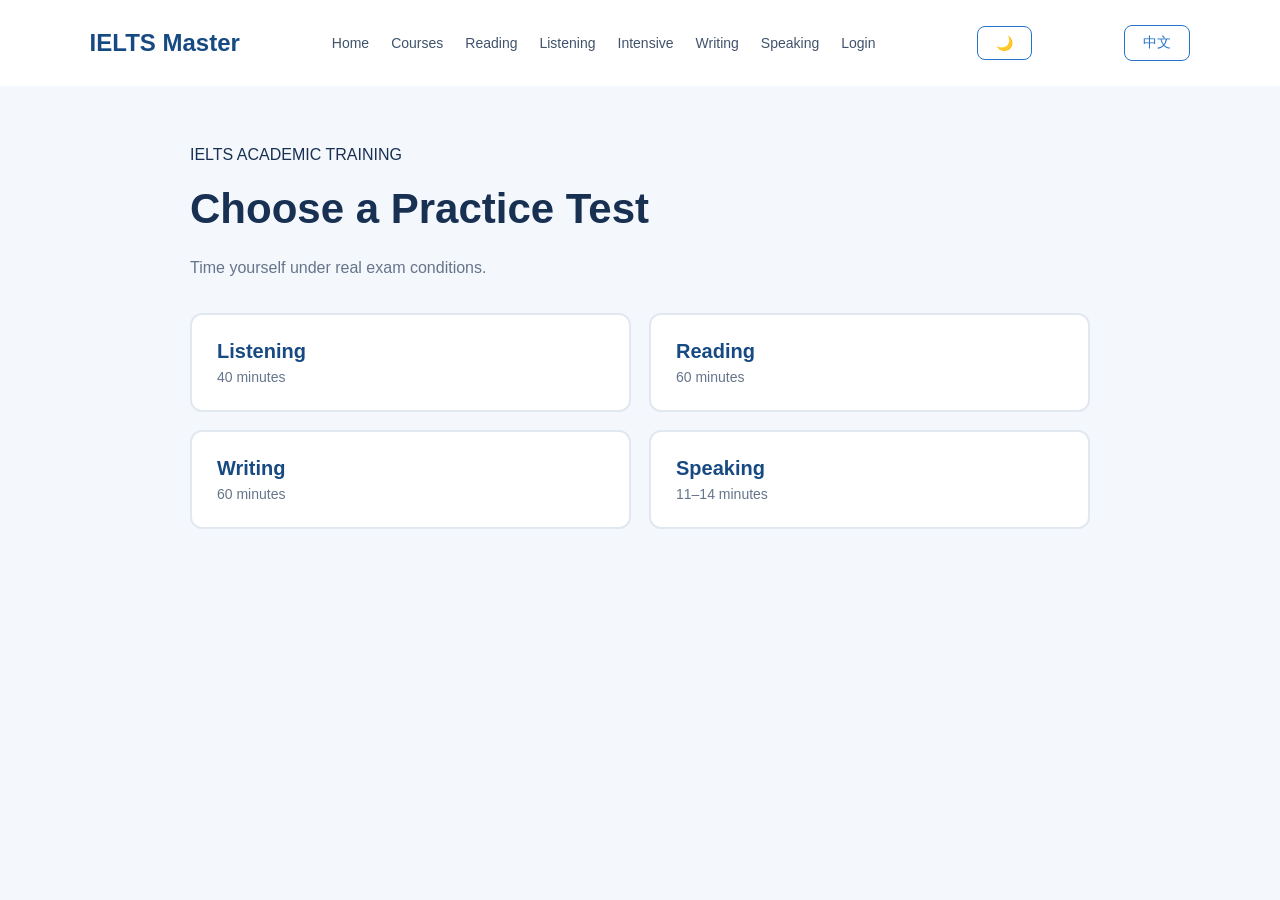
==== pages/mock-test.html @ 7327e27a "first commit" ====
<!DOCTYPE html>
<html lang="en">
<head>
    <meta charset="UTF-8">
    <meta name="viewport" content="width=device-width, initial-scale=1.0">
    <meta name="description" content="IELTS Master 全真模考计时">
    <title>Mock Test - IELTS Master</title>
    <link rel="stylesheet" href="../style.css">
</head>
<body>

<header>
    <a href="../index.html" class="logo">IELTS Master</a>
    
    <nav aria-label="Main navigation">
        <a href="../index.html" data-i18n="home">Home</a>
        <a href="courses.html" data-i18n="courses">Courses</a>
        <a href="reading.html" data-i18n="reading">Reading</a>
        <a href="listening.html" data-i18n="listening">Listening</a>
        <a href="intensive-listening.html" data-i18n="intensive">Intensive</a>
        <a href="writing.html" data-i18n="writing">Writing</a>
        <a href="speaking.html" data-i18n="speaking">Speaking</a>
        <a href="login.html" data-i18n="login">Login</a>
    </nav>
    
    <button id="languageBtn" type="button" aria-label="Switch language">中文</button>
</header>

<main class="lesson-container">
    <section id="mockSelect">
        <p class="tagline" data-i18n="academicTagline">IELTS ACADEMIC TRAINING</p>
        <h1 data-i18n="chooseTest">Choose a Practice Test</h1>
        <p class="description" data-i18n="chooseTestDesc">
            Time yourself under real exam conditions.
        </p>

        <div class="mock-options">
            <button type="button" class="mock-option" data-minutes="40" data-name="Listening">
                <h3 data-i18n="listening">Listening</h3>
                <p>40 minutes</p>
            </button>
            <button type="button" class="mock-option" data-minutes="60" data-name="Reading">
                <h3 data-i18n="reading">Reading</h3>
                <p>60 minutes</p>
            </button>
            <button type="button" class="mock-option" data-minutes="60" data-name="Writing">
                <h3 data-i18n="writing">Writing</h3>
                <p>60 minutes</p>
            </button>
            <button type="button" class="mock-option" data-minutes="14" data-name="Speaking">
                <h3 data-i18n="speaking">Speaking</h3>
                <p>11–14 minutes</p>
            </button>
        </div>
    </section>

    <section id="mockTimer" style="display:none;">
        <h1 id="timerTitle">Test</h1>
        <div class="timer-display" id="timerDisplay">00:00</div>
        <div class="timer-controls">
            <button type="button" id="timerStartPause" class="primary-btn" data-i18n="timerStart">Start</button>
            <button type="button" id="timerReset" class="secondary-btn" data-i18n="timerReset">Reset</button>
        </div>
        <p id="timerMessage"></p>
        <button type="button" id="timerBack" class="secondary-btn" style="display:block;margin:25px auto 0;" data-i18n="timerBack">
            Change Test
        </button>
    </section>
</main>

<script src="../script.js"></script>
</body>
</html>
---- style.css ----
* { margin: 0; padding: 0; box-sizing: border-box; }
body { font-family: Arial, sans-serif; background: #F4F7FC; color: #183153; transition: background-color 0.3s, color 0.3s; }
header { display: flex; justify-content: space-between; align-items: center; padding: 25px 7%; background: white; flex-wrap: wrap; gap: 15px; transition: background-color 0.3s; }
.logo { font-size: 24px; font-weight: bold; color: #174A82; text-decoration: none; }
nav { display: flex; gap: 22px; flex-wrap: wrap; align-items: center; }
nav a { text-decoration: none; color: #40536B; font-size: 14px; }
nav a:hover { color: #2674C8; }
#languageBtn { padding: 8px 18px; border: 1px solid #2674C8; background: white; color: #2674C8; border-radius: 8px; cursor: pointer; font-size: 14px; font-family: inherit; transition: 0.2s; }
#languageBtn:hover { background: #2674C8; color: white; }
h1 { font-size: 55px; margin: 25px 0; line-height: 1.2; }
h1 span { color: #2674C8; }
.description { max-width: 600px; margin: auto; line-height: 1.8; color: #65758B; }
.primary-btn, .secondary-btn { display: inline-block; padding: 15px 25px; margin: 8px; border-radius: 8px; text-decoration: none; }
.primary-btn { background: #2674C8; color: white; border: none; font-family: inherit; font-size: 15px; cursor: pointer; transition: 0.2s; }
.primary-btn:hover { background: #1a5ea6; }
.secondary-btn { border: 1px solid #2674C8; color: #2674C8; background: white; cursor: pointer; font-family: inherit; font-size: 15px; transition: 0.2s; }
.secondary-btn:hover { background: #F0F6FD; }

/* Dashboard */
.dashboard { max-width: 1200px; margin: 0 auto; padding: 55px 30px; }
.welcome-section { display: flex; justify-content: space-between; align-items: center; gap: 30px; margin-bottom: 55px; }
.welcome-section h1 { font-size: 38px; margin: 18px 0; }
.welcome-section h1 span { color: #2674C8; }
.target-card { background: #174A82; color: white; padding: 30px; border-radius: 15px; min-width: 230px; }
.target-card p { font-size: 12px; letter-spacing: 2px; }
.target-card h2 { font-size: 45px; margin: 12px 0; }
.target-card span { font-size: 12px; color: #D7E5F5; }
.progress-section, .skills-section { margin-bottom: 55px; }
.progress-section h2, .skills-section h2 { font-size: 24px; margin-bottom: 20px; }
.progress-grid { display: grid; grid-template-columns: repeat(4, 1fr); gap: 20px; }
.progress-card { background: white; padding: 22px; border-radius: 12px; box-shadow: 0 3px 15px rgba(0,0,0,0.04); transition: background-color 0.3s; }
.progress-card h3 { font-size: 18px; margin-bottom: 12px; }
.progress-bar { height: 8px; background: #E7EDF5; border-radius: 10px; overflow: hidden; margin-bottom: 10px; }
.progress-bar div { height: 100%; background: #2674C8; border-radius: 10px; }
.progress-card span { font-size: 13px; color: #2674C8; font-weight: bold; }
.skills-section > p { color: #65758B; margin-bottom: 25px; }
.skills-grid { display: grid; grid-template-columns: repeat(4, 1fr); gap: 20px; }
.skill-card { background: white; padding: 25px; border-radius: 14px; text-decoration: none; color: #183153; box-shadow: 0 3px 15px rgba(0,0,0,0.04); transition: 0.3s; }
.skill-card:hover { transform: translateY(-5px); box-shadow: 0 8px 25px rgba(0,0,0,0.1); }
.skill-icon { font-size: 35px; margin-bottom: 15px; }
.skill-card h3 { margin-bottom: 10px; }
.skill-card p { color: #8290A3; font-size: 13px; margin-bottom: 20px; }
.skill-card span { color: #2674C8; font-size: 13px; font-weight: bold; }
.mock-section { background: #E5EFFB; padding: 35px; border-radius: 15px; display: flex; justify-content: space-between; align-items: center; gap: 20px; transition: background-color 0.3s; }
.mock-section h2 { margin-bottom: 10px; }
.mock-section p { color: #65758B; }

/* Lesson Pages */
.lesson-container { max-width: 950px; margin: 0 auto; padding: 60px 25px; }
.lesson-container h1 { font-size: 42px; margin: 20px 0; }
.lesson-container .description { margin: 0; }
.lesson-card { background: white; padding: 35px; margin-top: 35px; border-radius: 15px; box-shadow: 0 4px 20px rgba(0,0,0,0.05); transition: background-color 0.3s; }
.lesson-card h2 { margin-bottom: 20px; color: #174A82; }
.lesson-card h3 { margin: 25px 0 12px; }
.lesson-card p { line-height: 1.9; color: #52647A; margin-bottom: 15px; }
.lesson-card hr { border: none; border-top: 1px solid #E5EAF0; margin: 25px 0; }
.answer-option { display: block; padding: 15px; margin: 12px 0; border: 1px solid #E1E8F0; border-radius: 8px; cursor: pointer; transition: 0.2s; }
.answer-option:hover { background: #F0F6FD; border-color: #2674C8; }
.answer-option input { margin-right: 10px; }
.audio-placeholder { background: #EDF4FC; padding: 30px; margin: 25px 0; border-radius: 12px; text-align: center; }
.audio-placeholder span { font-size: 40px; }
.audio-placeholder h3 { margin: 15px 0; }
.notice { background: #F0F6FD; padding: 15px; border-radius: 8px; font-size: 13px; color: #52647A; }
.essay-input { width: 100%; min-height: 300px; padding: 18px; border: 1px solid #D6E0EC; border-radius: 10px; font-family: Arial, sans-serif; font-size: 15px; line-height: 1.8; resize: vertical; }
.essay-input:focus { outline: none; border-color: #2674C8; }
.speaking-question { background: #F4F7FC; padding: 20px; margin: 15px 0; border-radius: 10px; }
.word-hint { color: #B8860B; font-size: 13px; margin-left: 6px; }
.word-hint.ok { color: #2E8B57; }

/* Mock Test Timer */
.mock-options { display: grid; grid-template-columns: repeat(2, 1fr); gap: 18px; margin-top: 30px; }
.mock-option { background: white; border: 2px solid #E1E8F0; border-radius: 12px; padding: 25px; text-align: left; cursor: pointer; font-family: inherit; transition: 0.2s; }
.mock-option:hover { border-color: #2674C8; transform: translateY(-3px); box-shadow: 0 6px 18px rgba(38, 116, 200, 0.12); }
.mock-option h3 { color: #174A82; margin-bottom: 6px; font-size: 20px; }
.mock-option p { color: #65758B; font-size: 14px; margin: 0; }
.timer-display { font-size: 96px; font-weight: bold; text-align: center; color: #174A82; font-family: 'Courier New', monospace; margin: 50px 0; letter-spacing: 4px; }
.timer-display.warning { color: #D93025; animation: timerPulse 1s infinite; }
@keyframes timerPulse { 0%, 100% { opacity: 1; } 50% { opacity: 0.5; } }
.timer-controls { display: flex; justify-content: center; gap: 15px; margin: 25px 0; }
#timerMessage { text-align: center; font-size: 20px; font-weight: bold; min-height: 28px; }

/* Courses Page */
.course-container { max-width: 1100px; }
.course-header { margin-bottom: 30px; }
.course-controls { display: flex; flex-direction: column; gap: 15px; margin-bottom: 30px; }
.course-search { width: 100%; padding: 15px 20px; border: 2px solid #E1E8F0; border-radius: 10px; font-size: 15px; font-family: inherit; transition: 0.2s; outline: none; }
.course-search:focus { border-color: #2674C8; box-shadow: 0 0 0 3px rgba(38, 116, 200, 0.1); }
.course-tabs { display: flex; gap: 10px; flex-wrap: wrap; }
.tab-btn { padding: 8px 18px; border: 1px solid #D6E0EC; background: white; color: #52647A; border-radius: 20px; cursor: pointer; font-size: 14px; font-family: inherit; transition: 0.2s; }
.tab-btn:hover { border-color: #2674C8; color: #2674C8; }
.tab-btn.active { background: #2674C8; color: white; border-color: #2674C8; }
.course-grid { display: grid; grid-template-columns: repeat(3, 1fr); gap: 20px; }

/* 关键：卡片样式必须包含 display: block; 和 cursor: pointer; */
.course-card {
    display: block;
    text-decoration: none;
    color: inherit;
    background: white; 
    border-radius: 12px; 
    overflow: hidden;
    box-shadow: 0 4px 15px rgba(0,0,0,0.05); 
    transition: 0.3s; 
    cursor: pointer;
}
.course-card:hover { transform: translateY(-5px); box-shadow: 0 8px 25px rgba(0,0,0,0.1); }
.course-cover { height: 140px; position: relative; display: flex; justify-content: center; align-items: center; }
.play-icon { background: rgba(0,0,0,0.3); color: white; width: 45px; height: 45px; border-radius: 50%; display: flex; justify-content: center; align-items: center; font-size: 18px; padding-left: 4px; transition: 0.2s; }
.course-card:hover .play-icon { background: #2674C8; transform: scale(1.1); }
.course-duration { position: absolute; bottom: 8px; right: 8px; background: rgba(0,0,0,0.6); color: white; font-size: 12px; padding: 2px 6px; border-radius: 4px; }
.course-info { padding: 18px; }
.course-title { font-size: 15px; line-height: 1.5; margin-bottom: 12px; color: #183153; display: -webkit-box; -webkit-line-clamp: 2; -webkit-box-orient: vertical; overflow: hidden; height: 45px; }
.course-meta { display: flex; justify-content: space-between; font-size: 12px; color: #8290A3; margin-bottom: 10px; }
.course-tag { display: inline-block; background: #F0F6FD; color: #2674C8; font-size: 11px; padding: 3px 8px; border-radius: 4px; font-weight: bold; }
.no-results { text-align: center; color: #8290A3; padding: 40px 0; font-size: 16px; }

/* 夜间模式 */
body.dark-mode { background-color: #121212; color: #E0E0E0; }
body.dark-mode header { background-color: #1E1E1E; box-shadow: 0 2px 10px rgba(0,0,0,0.5); }
body.dark-mode .logo, body.dark-mode .lesson-card h2, body.dark-mode .mock-option h3, body.dark-mode .timer-display { color: #66B2FF; }
body.dark-mode nav a { color: #B0B0B0; }
body.dark-mode nav a:hover { color: #66B2FF; }
body.dark-mode .progress-card, body.dark-mode .skill-card, body.dark-mode .lesson-card, body.dark-mode .mock-option, body.dark-mode .course-card, body.dark-mode .course-search { background-color: #1E1E1E; box-shadow: 0 4px 15px rgba(0,0,0,0.3); color: #E0E0E0; border-color: #333; }
body.dark-mode .description, body.dark-mode .skills-section > p, body.dark-mode .skill-card p, body.dark-mode .lesson-card p, body.dark-mode .course-meta, body.dark-mode .mock-option p, body.dark-mode .no-results { color: #A0A0A0; }
body.dark-mode .progress-bar { background: #333; }
body.dark-mode .mock-section, body.dark-mode .speaking-question, body.dark-mode .audio-placeholder, body.dark-mode .notice { background: #252525; color: #A0A0A0; }
body.dark-mode .answer-option { border-color: #333; }
body.dark-mode .answer-option:hover { background: #2A2A2A; border-color: #66B2FF; }
body.dark-mode .essay-input { background: #121212; border-color: #333; color: #E0E0E0; }
body.dark-mode .essay-input:focus { border-color: #66B2FF; }
body.dark-mode .tab-btn { background: #1E1E1E; border-color: #333; color: #A0A0A0; }
body.dark-mode .tab-btn:hover, body.dark-mode .tab-btn.active { background: #66B2FF; color: #121212; border-color: #66B2FF; }
body.dark-mode .course-title { color: #E0E0E0; }
body.dark-mode .course-tag { background: #2A2A2A; color: #66B2FF; }

/* 响应式 */
@media (max-width: 900px) { .course-grid { grid-template-columns: repeat(2, 1fr); } }
@media (max-width: 768px) {
    header { flex-direction: column; gap: 20px; padding: 20px 5%; }
    nav { justify-content: center; }
    h1 { font-size: 38px; }
    .welcome-section { flex-direction: column; align-items: stretch; }
    .progress-grid, .skills-grid { grid-template-columns: repeat(2, 1fr); }
    .mock-section { flex-direction: column; align-items: flex-start; }
    .lesson-container { padding: 35px 18px; }
    .lesson-card { padding: 22px; }
    .lesson-container h1 { font-size: 32px; }
}
@media (max-width: 600px) { .course-grid { grid-template-columns: 1fr; } .mock-options { grid-template-columns: 1fr; } .timer-display { font-size: 64px; } }
@media (max-width: 480px) { .progress-grid, .skills-grid { grid-template-columns: 1fr; } .dashboard { padding: 30px 18px; } }
/* （保留你原来的所有 CSS，在文件最末尾加上以下这段） */

/* 精听听写专属样式 */
.audio-player-container {
    display: flex;
    justify-content: center;
    margin: 30px 0;
}
.audio-player-container audio {
    width: 100%;
    max-width: 500px;
    outline: none;
}
.intensive-actions {
    display: flex;
    gap: 15px;
    margin-top: 15px;
}
.dictation-result {
    margin-top: 25px;
    padding: 25px;
    background: #F4F7FC;
    border-radius: 12px;
    border: 1px solid #E1E8F0;
    line-height: 2.2;
    font-size: 16px;
}
.word-correct {
    color: #2E8B57;
    font-weight: bold;
    background: #E8F5E9;
    padding: 2px 4px;
    border-radius: 4px;
    margin-right: 4px;
}
.word-wrong {
    color: #D93025;
    font-weight: bold;
    background: #FFEBEE;
    text-decoration: line-through;
    padding: 2px 4px;
    border-radius: 4px;
    margin-right: 4px;
}
.word-missing {
    color: #666;
    text-decoration: underline;
    background: #EEEEEE;
    padding: 2px 4px;
    border-radius: 4px;
    margin-right: 4px;
}
.transcript-box {
    margin-top: 20px;
    padding: 20px;
    background: #FFF8E1;
    border-left: 4px solid #FFC107;
    border-radius: 4px;
}
.transcript-box h4 {
    margin-bottom: 10px;
    color: #B8860B;
}

/* 夜间模式适配精听 */
body.dark-mode .dictation-result {
    background: #1E1E1E;
    border-color: #333;
}
body.dark-mode .word-correct { background: #1B3B24; color: #66BB6A; }
body.dark-mode .word-wrong { background: #3B1C1C; color: #EF5350; }
body.dark-mode .word-missing { background: #333; color: #AAA; }
body.dark-mode .transcript-box {
    background: #2A2A2A;
    border-left-color: #FFA000;
    color: #E0E0E0;
}
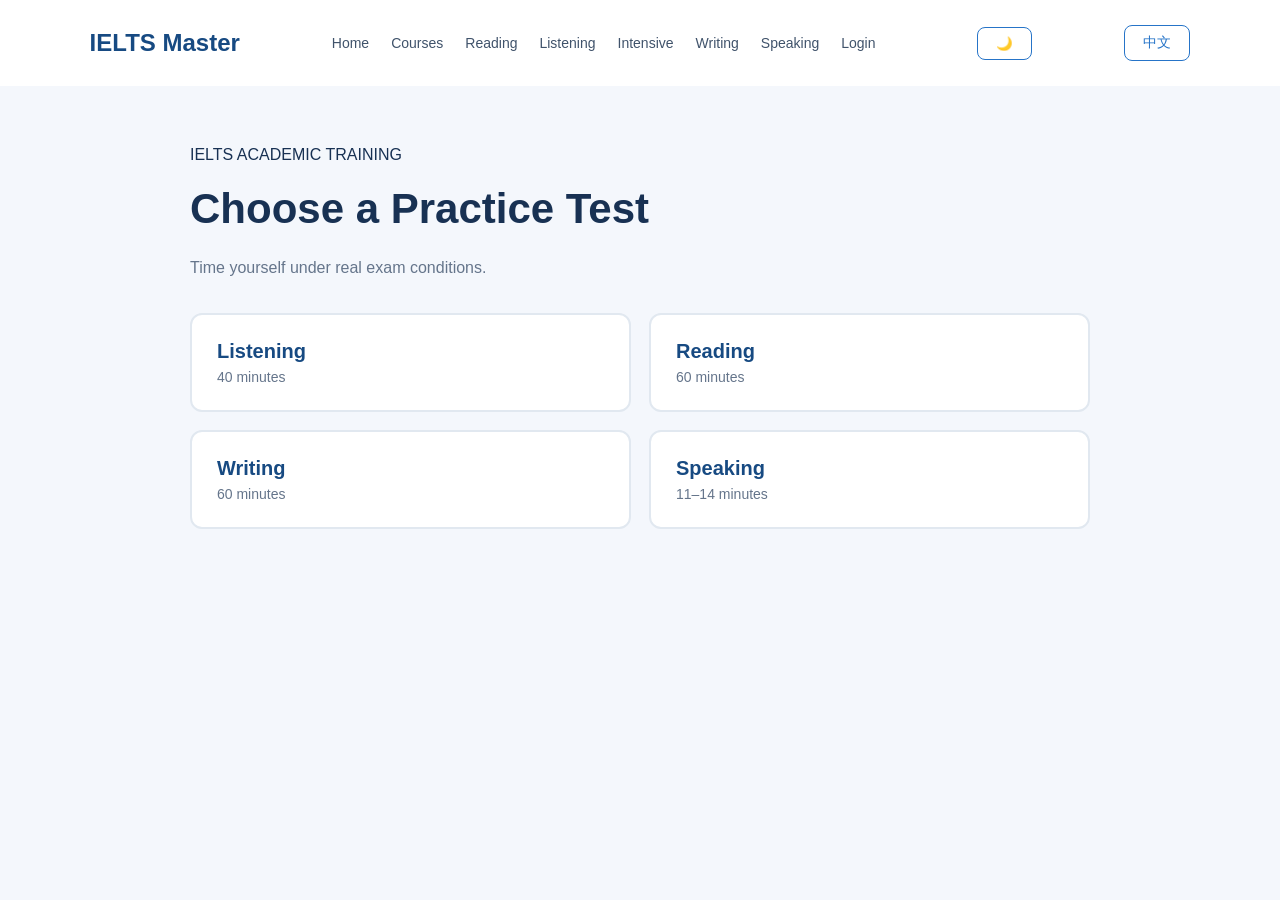
==== commit 7ec16137: "feat: complete dynamic exam engine" ====
--- a/pages/mock-test.html
+++ b/pages/mock-test.html
@@ -3,7 +3,6 @@
 <head>
     <meta charset="UTF-8">
     <meta name="viewport" content="width=device-width, initial-scale=1.0">
-    <meta name="description" content="IELTS Master 全真模考计时">
     <title>Mock Test - IELTS Master</title>
     <link rel="stylesheet" href="../style.css">
 </head>
@@ -11,7 +10,6 @@
 
 <header>
     <a href="../index.html" class="logo">IELTS Master</a>
-    
     <nav aria-label="Main navigation">
         <a href="../index.html" data-i18n="home">Home</a>
         <a href="courses.html" data-i18n="courses">Courses</a>
@@ -22,7 +20,6 @@
         <a href="speaking.html" data-i18n="speaking">Speaking</a>
         <a href="login.html" data-i18n="login">Login</a>
     </nav>
-    
     <button id="languageBtn" type="button" aria-label="Switch language">中文</button>
 </header>
 
@@ -35,39 +32,28 @@
         </p>
 
         <div class="mock-options">
-            <button type="button" class="mock-option" data-minutes="40" data-name="Listening">
+            <!-- 注意：这里的按钮去掉了 data-minutes，现在点击直接跳转到对应页面 -->
+            <button type="button" class="mock-option" onclick="window.location.href='listening.html?mode=mock&subject=listening'">
                 <h3 data-i18n="listening">Listening</h3>
                 <p>40 minutes</p>
             </button>
-            <button type="button" class="mock-option" data-minutes="60" data-name="Reading">
+            <button type="button" class="mock-option" onclick="window.location.href='reading.html?mode=mock&subject=reading'">
                 <h3 data-i18n="reading">Reading</h3>
                 <p>60 minutes</p>
             </button>
-            <button type="button" class="mock-option" data-minutes="60" data-name="Writing">
+            <button type="button" class="mock-option" onclick="alert('写作模考暂未开放，请前往 Writing 页面自由练习。')">
                 <h3 data-i18n="writing">Writing</h3>
                 <p>60 minutes</p>
             </button>
-            <button type="button" class="mock-option" data-minutes="14" data-name="Speaking">
+            <button type="button" class="mock-option" onclick="alert('口语模考暂未开放，请前往 Speaking 页面自由练习。')">
                 <h3 data-i18n="speaking">Speaking</h3>
                 <p>11–14 minutes</p>
             </button>
         </div>
     </section>
-
-    <section id="mockTimer" style="display:none;">
-        <h1 id="timerTitle">Test</h1>
-        <div class="timer-display" id="timerDisplay">00:00</div>
-        <div class="timer-controls">
-            <button type="button" id="timerStartPause" class="primary-btn" data-i18n="timerStart">Start</button>
-            <button type="button" id="timerReset" class="secondary-btn" data-i18n="timerReset">Reset</button>
-        </div>
-        <p id="timerMessage"></p>
-        <button type="button" id="timerBack" class="secondary-btn" style="display:block;margin:25px auto 0;" data-i18n="timerBack">
-            Change Test
-        </button>
-    </section>
 </main>
 
+<script src="../data.js"></script>
 <script src="../script.js"></script>
 </body>
 </html>
